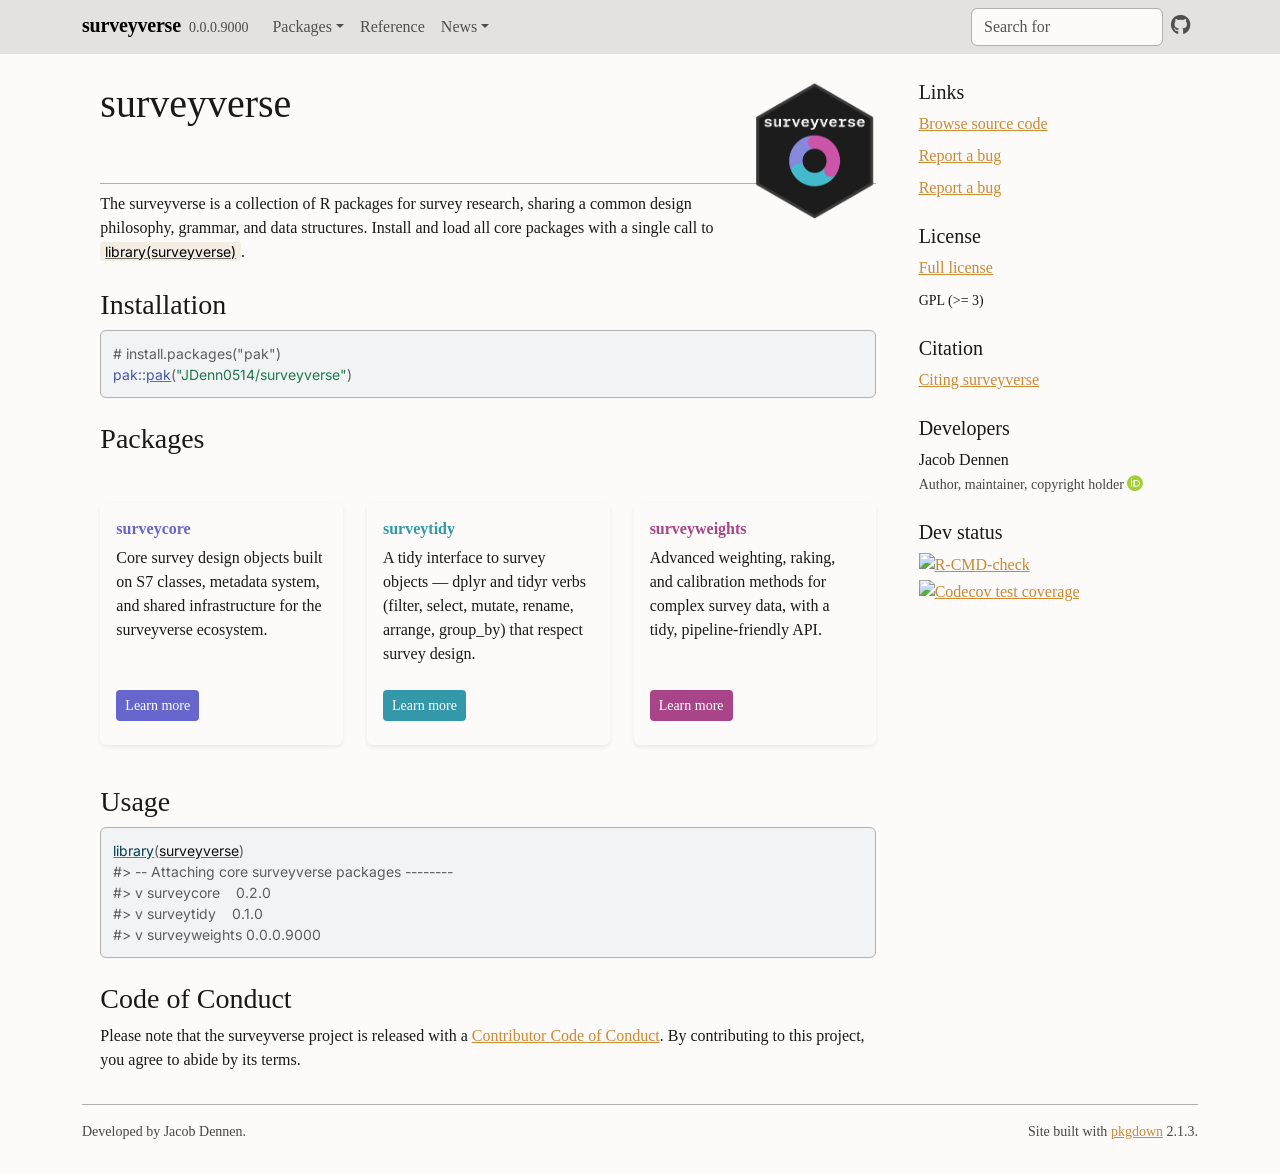
==== index.html @ 503dd932 "Deploy pkgdown site" ====
<!DOCTYPE html>
<!-- Generated by pkgdown: do not edit by hand --><html lang="en">
<head>
<meta http-equiv="Content-Type" content="text/html; charset=UTF-8">
<meta charset="utf-8">
<meta http-equiv="X-UA-Compatible" content="IE=edge">
<meta name="viewport" content="width=device-width, initial-scale=1, shrink-to-fit=no">
<title>Easily Install and Load the Surveyverse Packages • surveyverse</title>
<!-- favicons --><link rel="icon" type="image/png" sizes="96x96" href="favicon-96x96.png">
<link rel="icon" type="”image/svg+xml”" href="favicon.svg">
<link rel="apple-touch-icon" sizes="180x180" href="apple-touch-icon.png">
<link rel="icon" sizes="any" href="favicon.ico">
<link rel="manifest" href="site.webmanifest">
<script src="deps/jquery-3.6.0/jquery-3.6.0.min.js"></script><meta name="viewport" content="width=device-width, initial-scale=1, shrink-to-fit=no">
<link href="deps/bootstrap-5.3.1/bootstrap.min.css" rel="stylesheet">
<script src="deps/bootstrap-5.3.1/bootstrap.bundle.min.js"></script><link href="deps/Roboto-0.4.10/font.css" rel="stylesheet">
<link href="deps/Inter-0.4.10/font.css" rel="stylesheet">
<link href="deps/font-awesome-6.5.2/css/all.min.css" rel="stylesheet">
<link href="deps/font-awesome-6.5.2/css/v4-shims.min.css" rel="stylesheet">
<script src="deps/headroom-0.11.0/headroom.min.js"></script><script src="deps/headroom-0.11.0/jQuery.headroom.min.js"></script><script src="deps/bootstrap-toc-1.0.1/bootstrap-toc.min.js"></script><script src="deps/clipboard.js-2.0.11/clipboard.min.js"></script><script src="deps/search-1.0.0/autocomplete.jquery.min.js"></script><script src="deps/search-1.0.0/fuse.min.js"></script><script src="deps/search-1.0.0/mark.min.js"></script><!-- pkgdown --><script src="pkgdown.js"></script><link href="extra.css" rel="stylesheet">
<meta property="og:title" content="Easily Install and Load the Surveyverse Packages">
<meta name="description" content="The surveyverse is a collection of R packages designed for survey research, sharing a common design philosophy, grammar, and data structures. Install and load the core surveyverse packages with a single call to `library(surveyverse)`. Learn more at &lt;https://jdenn0514.github.io/surveyverse/&gt;.">
<meta property="og:description" content="The surveyverse is a collection of R packages designed for survey research, sharing a common design philosophy, grammar, and data structures. Install and load the core surveyverse packages with a single call to `library(surveyverse)`. Learn more at &lt;https://jdenn0514.github.io/surveyverse/&gt;.">
<meta property="og:image" content="https://jdenn0514.github.io/surveyverse/logo.png">
</head>
<body>
    <a href="#main" class="visually-hidden-focusable">Skip to contents</a>


    <nav class="navbar navbar-expand-lg fixed-top bg-light" data-bs-theme="light" aria-label="Site navigation"><div class="container">

    <a class="navbar-brand me-2" href="index.html">surveyverse</a>

    <small class="nav-text text-muted me-auto" data-bs-toggle="tooltip" data-bs-placement="bottom" title="">0.0.0.9000</small>


    <button class="navbar-toggler" type="button" data-bs-toggle="collapse" data-bs-target="#navbar" aria-controls="navbar" aria-expanded="false" aria-label="Toggle navigation">
      <span class="navbar-toggler-icon"></span>
    </button>

    <div id="navbar" class="collapse navbar-collapse ms-3">
      <ul class="navbar-nav me-auto">
<li class="nav-item dropdown">
  <button class="nav-link dropdown-toggle" type="button" id="dropdown-packages" data-bs-toggle="dropdown" aria-expanded="false" aria-haspopup="true">Packages</button>
  <ul class="dropdown-menu" aria-labelledby="dropdown-packages">
<li><a class="external-link dropdown-item" href="https://jdenn0514.github.io/surveycore/">surveycore</a></li>
    <li><a class="external-link dropdown-item" href="https://jdenn0514.github.io/surveytidy/">surveytidy</a></li>
    <li><a class="external-link dropdown-item" href="https://jdenn0514.github.io/surveyweights/">surveyweights</a></li>
  </ul>
</li>
<li class="nav-item"><a class="nav-link" href="reference/index.html">Reference</a></li>
<li class="nav-item dropdown">
  <button class="nav-link dropdown-toggle" type="button" id="dropdown-news" data-bs-toggle="dropdown" aria-expanded="false" aria-haspopup="true">News</button>
  <ul class="dropdown-menu" aria-labelledby="dropdown-news">
<li><h6 class="dropdown-header" data-toc-skip>Releases</h6></li>
    <li><a class="dropdown-item" href="news/index.html">surveyverse 0.0.0.9000</a></li>
    <li><hr class="dropdown-divider"></li>
    <li><a class="dropdown-item" href="news/index.html">Changelog</a></li>
  </ul>
</li>
      </ul>
<ul class="navbar-nav">
<li class="nav-item"><form class="form-inline" role="search">
 <input class="form-control" type="search" name="search-input" id="search-input" autocomplete="off" aria-label="Search site" placeholder="Search for" data-search-index="search.json">
</form></li>
<li class="nav-item"><a class="external-link nav-link" href="https://github.com/JDenn0514/surveyverse/" aria-label="GitHub"><span class="fa fab fa-github fa-lg"></span></a></li>
      </ul>
</div>


  </div>
</nav><div class="container template-home">
<div class="row">
  <main id="main" class="col-md-9"><div class="section level1">
<div class="page-header">
<img src="logo.png" class="logo" alt=""><h1 id="surveyverse-">surveyverse <a class="anchor" aria-label="anchor" href="#surveyverse-"></a>
</h1>
</div>
<!-- badges: start -->

<p>The surveyverse is a collection of R packages for survey research, sharing a common design philosophy, grammar, and data structures. Install and load all core packages with a single call to <code><a href="https://github.com/JDenn0514/surveyverse" class="external-link">library(surveyverse)</a></code>.</p>
<div class="section level2">
<h2 id="installation">Installation<a class="anchor" aria-label="anchor" href="#installation"></a>
</h2>
<div class="sourceCode" id="cb1"><pre class="downlit sourceCode r">
<code class="sourceCode R"><span><span class="co"># install.packages("pak")</span></span>
<span><span class="fu">pak</span><span class="fu">::</span><span class="fu"><a href="https://pak.r-lib.org/reference/pak.html" class="external-link">pak</a></span><span class="op">(</span><span class="st">"JDenn0514/surveyverse"</span><span class="op">)</span></span></code></pre></div>
</div>
<div class="section level2">
<h2 id="packages">Packages<a class="anchor" aria-label="anchor" href="#packages"></a>
</h2>
<div class="row g-4 py-3">
<div class="col-md-4">
<div class="card h-100 border-0 shadow-sm">
<div class="card-body">
<h5 class="card-title" style="color:#6666CC;">
<a href="https://jdenn0514.github.io/surveycore/" style="color:#6666CC; text-decoration:none;" class="external-link">surveycore</a>
</h5>
<p class="card-text">
Core survey design objects built on S7 classes, metadata system, and shared infrastructure for the surveyverse ecosystem.
</p>
</div>
<div class="card-footer bg-transparent border-0">
<p><a href="https://jdenn0514.github.io/surveycore/" class="external-link btn btn-sm" style="background-color:#6666CC; color:#fff;">Learn more</a></p>
</div>
</div>
</div>
<div class="col-md-4">
<div class="card h-100 border-0 shadow-sm">
<div class="card-body">
<h5 class="card-title" style="color:#3399AA;">
<a href="https://jdenn0514.github.io/surveytidy/" style="color:#3399AA; text-decoration:none;" class="external-link">surveytidy</a>
</h5>
<p class="card-text">
A tidy interface to survey objects — dplyr and tidyr verbs (filter, select, mutate, rename, arrange, group_by) that respect survey design.
</p>
</div>
<div class="card-footer bg-transparent border-0">
<p><a href="https://jdenn0514.github.io/surveytidy/" class="external-link btn btn-sm" style="background-color:#3399AA; color:#fff;">Learn more</a></p>
</div>
</div>
</div>
<div class="col-md-4">
<div class="card h-100 border-0 shadow-sm">
<div class="card-body">
<h5 class="card-title" style="color:#AA4488;">
<a href="https://jdenn0514.github.io/surveyweights/" style="color:#AA4488; text-decoration:none;" class="external-link">surveyweights</a>
</h5>
<p class="card-text">
Advanced weighting, raking, and calibration methods for complex survey data, with a tidy, pipeline-friendly API.
</p>
</div>
<div class="card-footer bg-transparent border-0">
<p><a href="https://jdenn0514.github.io/surveyweights/" class="external-link btn btn-sm" style="background-color:#AA4488; color:#fff;">Learn more</a></p>
</div>
</div>
</div>
</div>
</div>
<div class="section level2">
<h2 id="usage">Usage<a class="anchor" aria-label="anchor" href="#usage"></a>
</h2>
<div class="sourceCode" id="cb2"><pre class="downlit sourceCode r">
<code class="sourceCode R"><span><span class="kw"><a href="https://rdrr.io/r/base/library.html" class="external-link">library</a></span><span class="op">(</span><span class="va"><a href="https://github.com/JDenn0514/surveyverse" class="external-link">surveyverse</a></span><span class="op">)</span></span>
<span><span class="co">#&gt; -- Attaching core surveyverse packages --------</span></span>
<span><span class="co">#&gt; v surveycore    0.2.0</span></span>
<span><span class="co">#&gt; v surveytidy    0.1.0</span></span>
<span><span class="co">#&gt; v surveyweights 0.0.0.9000</span></span></code></pre></div>
</div>
<div class="section level2">
<h2 id="code-of-conduct">Code of Conduct<a class="anchor" aria-label="anchor" href="#code-of-conduct"></a>
</h2>
<p>Please note that the surveyverse project is released with a <a href="https://jdenn0514.github.io/surveyverse/CODE_OF_CONDUCT.html">Contributor Code of Conduct</a>. By contributing to this project, you agree to abide by its terms.</p>
</div>
</div>
  </main><aside class="col-md-3"><div class="links">
<h2 data-toc-skip>Links</h2>
<ul class="list-unstyled">
<li><a href="https://github.com/JDenn0514/surveyverse/" class="external-link">Browse source code</a></li>
<li><a href="https://github.com/JDenn0514/surveyverse/issues" class="external-link">Report a bug</a></li>
<li><a href="https://github.com/JDenn0514/surveyverse/issues" class="external-link">Report a bug</a></li>
</ul>
</div>

<div class="license">
<h2 data-toc-skip>License</h2>
<ul class="list-unstyled">
<li><a href="LICENSE.html">Full license</a></li>
<li><small>GPL (&gt;= 3)</small></li>
</ul>
</div>


<div class="citation">
<h2 data-toc-skip>Citation</h2>
<ul class="list-unstyled">
<li><a href="authors.html#citation">Citing surveyverse</a></li>
</ul>
</div>

<div class="developers">
<h2 data-toc-skip>Developers</h2>
<ul class="list-unstyled">
<li>Jacob Dennen <br><small class="roles"> Author, maintainer, copyright holder </small> <a href="https://orcid.org/0000-0003-3006-7364" target="orcid.widget" aria-label="ORCID" class="external-link"><span class="fab fa-orcid orcid" aria-hidden="true"></span></a>  </li>
</ul>
</div>

<div class="dev-status">
<h2 data-toc-skip>Dev status</h2>
<ul class="list-unstyled">
<li><a href="https://github.com/JDenn0514/surveyverse/actions/workflows/R-CMD-check.yaml" class="external-link"><img src="https://github.com/JDenn0514/surveyverse/actions/workflows/R-CMD-check.yaml/badge.svg" alt="R-CMD-check"></a></li>
<li><a href="https://app.codecov.io/gh/JDenn0514/surveyverse" class="external-link"><img src="https://codecov.io/gh/JDenn0514/surveyverse/graph/badge.svg" alt="Codecov test coverage"></a></li>
</ul>
</div>

  </aside>
</div>


    <footer><div class="pkgdown-footer-left">
  <p>Developed by Jacob Dennen.</p>
</div>

<div class="pkgdown-footer-right">
  <p>Site built with <a href="https://pkgdown.r-lib.org/" class="external-link">pkgdown</a> 2.1.3.</p>
</div>

    </footer>
</div>





  </body>
</html>
---- deps/Roboto-0.4.10/font.css ----
/* cyrillic-ext */
@font-face {
  font-family: 'Roboto';
  font-style: normal;
  font-weight: 400;
  font-stretch: 100%;
  font-display: swap;
  src: url(KFOMCnqEu92Fr1ME7kSn66aGLdTylUAMQXC89YmC2DPNWubEbVmZiArmlw.woff2) format('woff2');
  unicode-range: U+0460-052F, U+1C80-1C8A, U+20B4, U+2DE0-2DFF, U+A640-A69F, U+FE2E-FE2F;
}
/* cyrillic */
@font-face {
  font-family: 'Roboto';
  font-style: normal;
  font-weight: 400;
  font-stretch: 100%;
  font-display: swap;
  src: url(KFOMCnqEu92Fr1ME7kSn66aGLdTylUAMQXC89YmC2DPNWubEbVmQiArmlw.woff2) format('woff2');
  unicode-range: U+0301, U+0400-045F, U+0490-0491, U+04B0-04B1, U+2116;
}
/* greek-ext */
@font-face {
  font-family: 'Roboto';
  font-style: normal;
  font-weight: 400;
  font-stretch: 100%;
  font-display: swap;
  src: url(KFOMCnqEu92Fr1ME7kSn66aGLdTylUAMQXC89YmC2DPNWubEbVmYiArmlw.woff2) format('woff2');
  unicode-range: U+1F00-1FFF;
}
/* greek */
@font-face {
  font-family: 'Roboto';
  font-style: normal;
  font-weight: 400;
  font-stretch: 100%;
  font-display: swap;
  src: url(KFOMCnqEu92Fr1ME7kSn66aGLdTylUAMQXC89YmC2DPNWubEbVmXiArmlw.woff2) format('woff2');
  unicode-range: U+0370-0377, U+037A-037F, U+0384-038A, U+038C, U+038E-03A1, U+03A3-03FF;
}
/* math */
@font-face {
  font-family: 'Roboto';
  font-style: normal;
  font-weight: 400;
  font-stretch: 100%;
  font-display: swap;
  src: url(KFOMCnqEu92Fr1ME7kSn66aGLdTylUAMQXC89YmC2DPNWubEbVnoiArmlw.woff2) format('woff2');
  unicode-range: U+0302-0303, U+0305, U+0307-0308, U+0310, U+0312, U+0315, U+031A, U+0326-0327, U+032C, U+032F-0330, U+0332-0333, U+0338, U+033A, U+0346, U+034D, U+0391-03A1, U+03A3-03A9, U+03B1-03C9, U+03D1, U+03D5-03D6, U+03F0-03F1, U+03F4-03F5, U+2016-2017, U+2034-2038, U+203C, U+2040, U+2043, U+2047, U+2050, U+2057, U+205F, U+2070-2071, U+2074-208E, U+2090-209C, U+20D0-20DC, U+20E1, U+20E5-20EF, U+2100-2112, U+2114-2115, U+2117-2121, U+2123-214F, U+2190, U+2192, U+2194-21AE, U+21B0-21E5, U+21F1-21F2, U+21F4-2211, U+2213-2214, U+2216-22FF, U+2308-230B, U+2310, U+2319, U+231C-2321, U+2336-237A, U+237C, U+2395, U+239B-23B7, U+23D0, U+23DC-23E1, U+2474-2475, U+25AF, U+25B3, U+25B7, U+25BD, U+25C1, U+25CA, U+25CC, U+25FB, U+266D-266F, U+27C0-27FF, U+2900-2AFF, U+2B0E-2B11, U+2B30-2B4C, U+2BFE, U+3030, U+FF5B, U+FF5D, U+1D400-1D7FF, U+1EE00-1EEFF;
}
/* symbols */
@font-face {
  font-family: 'Roboto';
  font-style: normal;
  font-weight: 400;
  font-stretch: 100%;
  font-display: swap;
  src: url(KFOMCnqEu92Fr1ME7kSn66aGLdTylUAMQXC89YmC2DPNWubEbVn6iArmlw.woff2) format('woff2');
  unicode-range: U+0001-000C, U+000E-001F, U+007F-009F, U+20DD-20E0, U+20E2-20E4, U+2150-218F, U+2190, U+2192, U+2194-2199, U+21AF, U+21E6-21F0, U+21F3, U+2218-2219, U+2299, U+22C4-22C6, U+2300-243F, U+2440-244A, U+2460-24FF, U+25A0-27BF, U+2800-28FF, U+2921-2922, U+2981, U+29BF, U+29EB, U+2B00-2BFF, U+4DC0-4DFF, U+FFF9-FFFB, U+10140-1018E, U+10190-1019C, U+101A0, U+101D0-101FD, U+102E0-102FB, U+10E60-10E7E, U+1D2C0-1D2D3, U+1D2E0-1D37F, U+1F000-1F0FF, U+1F100-1F1AD, U+1F1E6-1F1FF, U+1F30D-1F30F, U+1F315, U+1F31C, U+1F31E, U+1F320-1F32C, U+1F336, U+1F378, U+1F37D, U+1F382, U+1F393-1F39F, U+1F3A7-1F3A8, U+1F3AC-1F3AF, U+1F3C2, U+1F3C4-1F3C6, U+1F3CA-1F3CE, U+1F3D4-1F3E0, U+1F3ED, U+1F3F1-1F3F3, U+1F3F5-1F3F7, U+1F408, U+1F415, U+1F41F, U+1F426, U+1F43F, U+1F441-1F442, U+1F444, U+1F446-1F449, U+1F44C-1F44E, U+1F453, U+1F46A, U+1F47D, U+1F4A3, U+1F4B0, U+1F4B3, U+1F4B9, U+1F4BB, U+1F4BF, U+1F4C8-1F4CB, U+1F4D6, U+1F4DA, U+1F4DF, U+1F4E3-1F4E6, U+1F4EA-1F4ED, U+1F4F7, U+1F4F9-1F4FB, U+1F4FD-1F4FE, U+1F503, U+1F507-1F50B, U+1F50D, U+1F512-1F513, U+1F53E-1F54A, U+1F54F-1F5FA, U+1F610, U+1F650-1F67F, U+1F687, U+1F68D, U+1F691, U+1F694, U+1F698, U+1F6AD, U+1F6B2, U+1F6B9-1F6BA, U+1F6BC, U+1F6C6-1F6CF, U+1F6D3-1F6D7, U+1F6E0-1F6EA, U+1F6F0-1F6F3, U+1F6F7-1F6FC, U+1F700-1F7FF, U+1F800-1F80B, U+1F810-1F847, U+1F850-1F859, U+1F860-1F887, U+1F890-1F8AD, U+1F8B0-1F8BB, U+1F8C0-1F8C1, U+1F900-1F90B, U+1F93B, U+1F946, U+1F984, U+1F996, U+1F9E9, U+1FA00-1FA6F, U+1FA70-1FA7C, U+1FA80-1FA89, U+1FA8F-1FAC6, U+1FACE-1FADC, U+1FADF-1FAE9, U+1FAF0-1FAF8, U+1FB00-1FBFF;
}
/* vietnamese */
@font-face {
  font-family: 'Roboto';
  font-style: normal;
  font-weight: 400;
  font-stretch: 100%;
  font-display: swap;
  src: url(KFOMCnqEu92Fr1ME7kSn66aGLdTylUAMQXC89YmC2DPNWubEbVmbiArmlw.woff2) format('woff2');
  unicode-range: U+0102-0103, U+0110-0111, U+0128-0129, U+0168-0169, U+01A0-01A1, U+01AF-01B0, U+0300-0301, U+0303-0304, U+0308-0309, U+0323, U+0329, U+1EA0-1EF9, U+20AB;
}
/* latin-ext */
@font-face {
  font-family: 'Roboto';
  font-style: normal;
  font-weight: 400;
  font-stretch: 100%;
  font-display: swap;
  src: url(KFOMCnqEu92Fr1ME7kSn66aGLdTylUAMQXC89YmC2DPNWubEbVmaiArmlw.woff2) format('woff2');
  unicode-range: U+0100-02BA, U+02BD-02C5, U+02C7-02CC, U+02CE-02D7, U+02DD-02FF, U+0304, U+0308, U+0329, U+1D00-1DBF, U+1E00-1E9F, U+1EF2-1EFF, U+2020, U+20A0-20AB, U+20AD-20C0, U+2113, U+2C60-2C7F, U+A720-A7FF;
}
/* latin */
@font-face {
  font-family: 'Roboto';
  font-style: normal;
  font-weight: 400;
  font-stretch: 100%;
  font-display: swap;
  src: url(KFOMCnqEu92Fr1ME7kSn66aGLdTylUAMQXC89YmC2DPNWubEbVmUiAo.woff2) format('woff2');
  unicode-range: U+0000-00FF, U+0131, U+0152-0153, U+02BB-02BC, U+02C6, U+02DA, U+02DC, U+0304, U+0308, U+0329, U+2000-206F, U+20AC, U+2122, U+2191, U+2193, U+2212, U+2215, U+FEFF, U+FFFD;
}
---- deps/Inter-0.4.10/font.css ----
/* cyrillic-ext */
@font-face {
  font-family: 'Inter';
  font-style: normal;
  font-weight: 400;
  font-display: swap;
  src: url(UcCO3FwrK3iLTeHuS_nVMrMxCp50SjIw2boKoduKmMEVuLyfAZJhiI2B.woff2) format('woff2');
  unicode-range: U+0460-052F, U+1C80-1C8A, U+20B4, U+2DE0-2DFF, U+A640-A69F, U+FE2E-FE2F;
}
/* cyrillic */
@font-face {
  font-family: 'Inter';
  font-style: normal;
  font-weight: 400;
  font-display: swap;
  src: url(UcCO3FwrK3iLTeHuS_nVMrMxCp50SjIw2boKoduKmMEVuLyfAZthiI2B.woff2) format('woff2');
  unicode-range: U+0301, U+0400-045F, U+0490-0491, U+04B0-04B1, U+2116;
}
/* greek-ext */
@font-face {
  font-family: 'Inter';
  font-style: normal;
  font-weight: 400;
  font-display: swap;
  src: url(UcCO3FwrK3iLTeHuS_nVMrMxCp50SjIw2boKoduKmMEVuLyfAZNhiI2B.woff2) format('woff2');
  unicode-range: U+1F00-1FFF;
}
/* greek */
@font-face {
  font-family: 'Inter';
  font-style: normal;
  font-weight: 400;
  font-display: swap;
  src: url(UcCO3FwrK3iLTeHuS_nVMrMxCp50SjIw2boKoduKmMEVuLyfAZxhiI2B.woff2) format('woff2');
  unicode-range: U+0370-0377, U+037A-037F, U+0384-038A, U+038C, U+038E-03A1, U+03A3-03FF;
}
/* vietnamese */
@font-face {
  font-family: 'Inter';
  font-style: normal;
  font-weight: 400;
  font-display: swap;
  src: url(UcCO3FwrK3iLTeHuS_nVMrMxCp50SjIw2boKoduKmMEVuLyfAZBhiI2B.woff2) format('woff2');
  unicode-range: U+0102-0103, U+0110-0111, U+0128-0129, U+0168-0169, U+01A0-01A1, U+01AF-01B0, U+0300-0301, U+0303-0304, U+0308-0309, U+0323, U+0329, U+1EA0-1EF9, U+20AB;
}
/* latin-ext */
@font-face {
  font-family: 'Inter';
  font-style: normal;
  font-weight: 400;
  font-display: swap;
  src: url(UcCO3FwrK3iLTeHuS_nVMrMxCp50SjIw2boKoduKmMEVuLyfAZFhiI2B.woff2) format('woff2');
  unicode-range: U+0100-02BA, U+02BD-02C5, U+02C7-02CC, U+02CE-02D7, U+02DD-02FF, U+0304, U+0308, U+0329, U+1D00-1DBF, U+1E00-1E9F, U+1EF2-1EFF, U+2020, U+20A0-20AB, U+20AD-20C0, U+2113, U+2C60-2C7F, U+A720-A7FF;
}
/* latin */
@font-face {
  font-family: 'Inter';
  font-style: normal;
  font-weight: 400;
  font-display: swap;
  src: url(UcCO3FwrK3iLTeHuS_nVMrMxCp50SjIw2boKoduKmMEVuLyfAZ9hiA.woff2) format('woff2');
  unicode-range: U+0000-00FF, U+0131, U+0152-0153, U+02BB-02BC, U+02C6, U+02DA, U+02DC, U+0304, U+0308, U+0329, U+2000-206F, U+20AC, U+2122, U+2191, U+2193, U+2212, U+2215, U+FEFF, U+FFFD;
}
---- deps/font-awesome-6.5.2/css/v4-shims.min.css ----
/*!
 * Font Awesome Free 6.5.2 by @fontawesome - https://fontawesome.com
 * License - https://fontawesome.com/license/free (Icons: CC BY 4.0, Fonts: SIL OFL 1.1, Code: MIT License)
 * Copyright 2024 Fonticons, Inc.
 */
.fa.fa-glass:before{content:"\f000"}.fa.fa-envelope-o{font-family:"Font Awesome 6 Free";font-weight:400}.fa.fa-envelope-o:before{content:"\f0e0"}.fa.fa-star-o{font-family:"Font Awesome 6 Free";font-weight:400}.fa.fa-star-o:before{content:"\f005"}.fa.fa-close:before,.fa.fa-remove:before{content:"\f00d"}.fa.fa-gear:before{content:"\f013"}.fa.fa-trash-o{font-family:"Font Awesome 6 Free";font-weight:400}.fa.fa-trash-o:before{content:"\f2ed"}.fa.fa-home:before{content:"\f015"}.fa.fa-file-o{font-family:"Font Awesome 6 Free";font-weight:400}.fa.fa-file-o:before{content:"\f15b"}.fa.fa-clock-o{font-family:"Font Awesome 6 Free";font-weight:400}.fa.fa-clock-o:before{content:"\f017"}.fa.fa-arrow-circle-o-down{font-family:"Font Awesome 6 Free";font-weight:400}.fa.fa-arrow-circle-o-down:before{content:"\f358"}.fa.fa-arrow-circle-o-up{font-family:"Font Awesome 6 Free";font-weight:400}.fa.fa-arrow-circle-o-up:before{content:"\f35b"}.fa.fa-play-circle-o{font-family:"Font Awesome 6 Free";font-weight:400}.fa.fa-play-circle-o:before{content:"\f144"}.fa.fa-repeat:before,.fa.fa-rotate-right:before{content:"\f01e"}.fa.fa-refresh:before{content:"\f021"}.fa.fa-list-alt{font-family:"Font Awesome 6 Free";font-weight:400}.fa.fa-list-alt:before{content:"\f022"}.fa.fa-dedent:before{content:"\f03b"}.fa.fa-video-camera:before{content:"\f03d"}.fa.fa-picture-o{font-family:"Font Awesome 6 Free";font-weight:400}.fa.fa-picture-o:before{content:"\f03e"}.fa.fa-photo{font-family:"Font Awesome 6 Free";font-weight:400}.fa.fa-photo:before{content:"\f03e"}.fa.fa-image{font-family:"Font Awesome 6 Free";font-weight:400}.fa.fa-image:before{content:"\f03e"}.fa.fa-map-marker:before{content:"\f3c5"}.fa.fa-pencil-square-o{font-family:"Font Awesome 6 Free";font-weight:400}.fa.fa-pencil-square-o:before{content:"\f044"}.fa.fa-edit{font-family:"Font Awesome 6 Free";font-weight:400}.fa.fa-edit:before{content:"\f044"}.fa.fa-share-square-o:before{content:"\f14d"}.fa.fa-check-square-o{font-family:"Font Awesome 6 Free";font-weight:400}.fa.fa-check-square-o:before{content:"\f14a"}.fa.fa-arrows:before{content:"\f0b2"}.fa.fa-times-circle-o{font-family:"Font Awesome 6 Free";font-weight:400}.fa.fa-times-circle-o:before{content:"\f057"}.fa.fa-check-circle-o{font-family:"Font Awesome 6 Free";font-weight:400}.fa.fa-check-circle-o:before{content:"\f058"}.fa.fa-mail-forward:before{content:"\f064"}.fa.fa-expand:before{content:"\f424"}.fa.fa-compress:before{content:"\f422"}.fa.fa-eye,.fa.fa-eye-slash{font-family:"Font Awesome 6 Free";font-weight:400}.fa.fa-warning:before{content:"\f071"}.fa.fa-calendar:before{content:"\f073"}.fa.fa-arrows-v:before{content:"\f338"}.fa.fa-arrows-h:before{content:"\f337"}.fa.fa-bar-chart-o:before,.fa.fa-bar-chart:before{content:"\e0e3"}.fa.fa-twitter-square{font-family:"Font Awesome 6 Brands";font-weight:400}.fa.fa-twitter-square:before{content:"\f081"}.fa.fa-facebook-square{font-family:"Font Awesome 6 Brands";font-weight:400}.fa.fa-facebook-square:before{content:"\f082"}.fa.fa-gears:before{content:"\f085"}.fa.fa-thumbs-o-up{font-family:"Font Awesome 6 Free";font-weight:400}.fa.fa-thumbs-o-up:before{content:"\f164"}.fa.fa-thumbs-o-down{font-family:"Font Awesome 6 Free";font-weight:400}.fa.fa-thumbs-o-down:before{content:"\f165"}.fa.fa-heart-o{font-family:"Font Awesome 6 Free";font-weight:400}.fa.fa-heart-o:before{content:"\f004"}.fa.fa-sign-out:before{content:"\f2f5"}.fa.fa-linkedin-square{font-family:"Font Awesome 6 Brands";font-weight:400}.fa.fa-linkedin-square:before{content:"\f08c"}.fa.fa-thumb-tack:before{content:"\f08d"}.fa.fa-external-link:before{content:"\f35d"}.fa.fa-sign-in:before{content:"\f2f6"}.fa.fa-github-square{font-family:"Font Awesome 6 Brands";font-weight:400}.fa.fa-github-square:before{content:"\f092"}.fa.fa-lemon-o{font-family:"Font Awesome 6 Free";font-weight:400}.fa.fa-lemon-o:before{content:"\f094"}.fa.fa-square-o{font-family:"Font Awesome 6 Free";font-weight:400}.fa.fa-square-o:before{content:"\f0c8"}.fa.fa-bookmark-o{font-family:"Font Awesome 6 Free";font-weight:400}.fa.fa-bookmark-o:before{content:"\f02e"}.fa.fa-facebook,.fa.fa-twitter{font-family:"Font Awesome 6 Brands";font-weight:400}.fa.fa-facebook:before{content:"\f39e"}.fa.fa-facebook-f{font-family:"Font Awesome 6 Brands";font-weight:400}.fa.fa-facebook-f:before{content:"\f39e"}.fa.fa-github{font-family:"Font Awesome 6 Brands";font-weight:400}.fa.fa-credit-card{font-family:"Font Awesome 6 Free";font-weight:400}.fa.fa-feed:before{content:"\f09e"}.fa.fa-hdd-o{font-family:"Font Awesome 6 Free";font-weight:400}.fa.fa-hdd-o:before{content:"\f0a0"}.fa.fa-hand-o-right{font-family:"Font Awesome 6 Free";font-weight:400}.fa.fa-hand-o-right:before{content:"\f0a4"}.fa.fa-hand-o-left{font-family:"Font Awesome 6 Free";font-weight:400}.fa.fa-hand-o-left:before{content:"\f0a5"}.fa.fa-hand-o-up{font-family:"Font Awesome 6 Free";font-weight:400}.fa.fa-hand-o-up:before{content:"\f0a6"}.fa.fa-hand-o-down{font-family:"Font Awesome 6 Free";font-weight:400}.fa.fa-hand-o-down:before{content:"\f0a7"}.fa.fa-globe:before{content:"\f57d"}.fa.fa-tasks:before{content:"\f828"}.fa.fa-arrows-alt:before{content:"\f31e"}.fa.fa-group:before{content:"\f0c0"}.fa.fa-chain:before{content:"\f0c1"}.fa.fa-cut:before{content:"\f0c4"}.fa.fa-files-o{font-family:"Font Awesome 6 Free";font-weight:400}.fa.fa-files-o:before{content:"\f0c5"}.fa.fa-floppy-o{font-family:"Font Awesome 6 Free";font-weight:400}.fa.fa-floppy-o:before{content:"\f0c7"}.fa.fa-save{font-family:"Font Awesome 6 Free";font-weight:400}.fa.fa-save:before{content:"\f0c7"}.fa.fa-navicon:before,.fa.fa-reorder:before{content:"\f0c9"}.fa.fa-magic:before{content:"\e2ca"}.fa.fa-pinterest,.fa.fa-pinterest-square{font-family:"Font Awesome 6 Brands";font-weight:400}.fa.fa-pinterest-square:before{content:"\f0d3"}.fa.fa-google-plus-square{font-family:"Font Awesome 6 Brands";font-weight:400}.fa.fa-google-plus-square:before{content:"\f0d4"}.fa.fa-google-plus{font-family:"Font Awesome 6 Brands";font-weight:400}.fa.fa-google-plus:before{content:"\f0d5"}.fa.fa-money:before{content:"\f3d1"}.fa.fa-unsorted:before{content:"\f0dc"}.fa.fa-sort-desc:before{content:"\f0dd"}.fa.fa-sort-asc:before{content:"\f0de"}.fa.fa-linkedin{font-family:"Font Awesome 6 Brands";font-weight:400}.fa.fa-linkedin:before{content:"\f0e1"}.fa.fa-rotate-left:before{content:"\f0e2"}.fa.fa-legal:before{content:"\f0e3"}.fa.fa-dashboard:before,.fa.fa-tachometer:before{content:"\f625"}.fa.fa-comment-o{font-family:"Font Awesome 6 Free";font-weight:400}.fa.fa-comment-o:before{content:"\f075"}.fa.fa-comments-o{font-family:"Font Awesome 6 Free";font-weight:400}.fa.fa-comments-o:before{content:"\f086"}.fa.fa-flash:before{content:"\f0e7"}.fa.fa-clipboard:before{content:"\f0ea"}.fa.fa-lightbulb-o{font-family:"Font Awesome 6 Free";font-weight:400}.fa.fa-lightbulb-o:before{content:"\f0eb"}.fa.fa-exchange:before{content:"\f362"}.fa.fa-cloud-download:before{content:"\f0ed"}.fa.fa-cloud-upload:before{content:"\f0ee"}.fa.fa-bell-o{font-family:"Font Awesome 6 Free";font-weight:400}.fa.fa-bell-o:before{content:"\f0f3"}.fa.fa-cutlery:before{content:"\f2e7"}.fa.fa-file-text-o{font-family:"Font Awesome 6 Free";font-weight:400}.fa.fa-file-text-o:before{content:"\f15c"}.fa.fa-building-o{font-family:"Font Awesome 6 Free";font-weight:400}.fa.fa-building-o:before{content:"\f1ad"}.fa.fa-hospital-o{font-family:"Font Awesome 6 Free";font-weight:400}.fa.fa-hospital-o:before{content:"\f0f8"}.fa.fa-tablet:before{content:"\f3fa"}.fa.fa-mobile-phone:before,.fa.fa-mobile:before{content:"\f3cd"}.fa.fa-circle-o{font-family:"Font Awesome 6 Free";font-weight:400}.fa.fa-circle-o:before{content:"\f111"}.fa.fa-mail-reply:before{content:"\f3e5"}.fa.fa-github-alt{font-family:"Font Awesome 6 Brands";font-weight:400}.fa.fa-folder-o{font-family:"Font Awesome 6 Free";font-weight:400}.fa.fa-folder-o:before{content:"\f07b"}.fa.fa-folder-open-o{font-family:"Font Awesome 6 Free";font-weight:400}.fa.fa-folder-open-o:before{content:"\f07c"}.fa.fa-smile-o{font-family:"Font Awesome 6 Free";font-weight:400}.fa.fa-smile-o:before{content:"\f118"}.fa.fa-frown-o{font-family:"Font Awesome 6 Free";font-weight:400}.fa.fa-frown-o:before{content:"\f119"}.fa.fa-meh-o{font-family:"Font Awesome 6 Free";font-weight:400}.fa.fa-meh-o:before{content:"\f11a"}.fa.fa-keyboard-o{font-family:"Font Awesome 6 Free";font-weight:400}.fa.fa-keyboard-o:before{content:"\f11c"}.fa.fa-flag-o{font-family:"Font Awesome 6 Free";font-weight:400}.fa.fa-flag-o:before{content:"\f024"}.fa.fa-mail-reply-all:before{content:"\f122"}.fa.fa-star-half-o{font-family:"Font Awesome 6 Free";font-weight:400}.fa.fa-star-half-o:before{content:"\f5c0"}.fa.fa-star-half-empty{font-family:"Font Awesome 6 Free";font-weight:400}.fa.fa-star-half-empty:before{content:"\f5c0"}.fa.fa-star-half-full{font-family:"Font Awesome 6 Free";font-weight:400}.fa.fa-star-half-full:before{content:"\f5c0"}.fa.fa-code-fork:before{content:"\f126"}.fa.fa-chain-broken:before,.fa.fa-unlink:before{content:"\f127"}.fa.fa-calendar-o{font-family:"Font Awesome 6 Free";font-weight:400}.fa.fa-calendar-o:before{content:"\f133"}.fa.fa-css3,.fa.fa-html5,.fa.fa-maxcdn{font-family:"Font Awesome 6 Brands";font-weight:400}.fa.fa-unlock-alt:before{content:"\f09c"}.fa.fa-minus-square-o{font-family:"Font Awesome 6 Free";font-weight:400}.fa.fa-minus-square-o:before{content:"\f146"}.fa.fa-level-up:before{content:"\f3bf"}.fa.fa-level-down:before{content:"\f3be"}.fa.fa-pencil-square:before{content:"\f14b"}.fa.fa-external-link-square:before{content:"\f360"}.fa.fa-compass{font-family:"Font Awesome 6 Free";font-weight:400}.fa.fa-caret-square-o-down{font-family:"Font Awesome 6 Free";font-weight:400}.fa.fa-caret-square-o-down:before{content:"\f150"}.fa.fa-toggle-down{font-family:"Font Awesome 6 Free";font-weight:400}.fa.fa-toggle-down:before{content:"\f150"}.fa.fa-caret-square-o-up{font-family:"Font Awesome 6 Free";font-weight:400}.fa.fa-caret-square-o-up:before{content:"\f151"}.fa.fa-toggle-up{font-family:"Font Awesome 6 Free";font-weight:400}.fa.fa-toggle-up:before{content:"\f151"}.fa.fa-caret-square-o-right{font-family:"Font Awesome 6 Free";font-weight:400}.fa.fa-caret-square-o-right:before{content:"\f152"}.fa.fa-toggle-right{font-family:"Font Awesome 6 Free";font-weight:400}.fa.fa-toggle-right:before{content:"\f152"}.fa.fa-eur:before,.fa.fa-euro:before{content:"\f153"}.fa.fa-gbp:before{content:"\f154"}.fa.fa-dollar:before,.fa.fa-usd:before{content:"\24"}.fa.fa-inr:before,.fa.fa-rupee:before{content:"\e1bc"}.fa.fa-cny:before,.fa.fa-jpy:before,.fa.fa-rmb:before,.fa.fa-yen:before{content:"\f157"}.fa.fa-rouble:before,.fa.fa-rub:before,.fa.fa-ruble:before{content:"\f158"}.fa.fa-krw:before,.fa.fa-won:before{content:"\f159"}.fa.fa-bitcoin,.fa.fa-btc{font-family:"Font Awesome 6 Brands";font-weight:400}.fa.fa-bitcoin:before{content:"\f15a"}.fa.fa-file-text:before{content:"\f15c"}.fa.fa-sort-alpha-asc:before{content:"\f15d"}.fa.fa-sort-alpha-desc:before{content:"\f881"}.fa.fa-sort-amount-asc:before{content:"\f884"}.fa.fa-sort-amount-desc:before{content:"\f160"}.fa.fa-sort-numeric-asc:before{content:"\f162"}.fa.fa-sort-numeric-desc:before{content:"\f886"}.fa.fa-youtube-square{font-family:"Font Awesome 6 Brands";font-weight:400}.fa.fa-youtube-square:before{content:"\f431"}.fa.fa-xing,.fa.fa-xing-square,.fa.fa-youtube{font-family:"Font Awesome 6 Brands";font-weight:400}.fa.fa-xing-square:before{content:"\f169"}.fa.fa-youtube-play{font-family:"Font Awesome 6 Brands";font-weight:400}.fa.fa-youtube-play:before{content:"\f167"}.fa.fa-adn,.fa.fa-bitbucket,.fa.fa-bitbucket-square,.fa.fa-dropbox,.fa.fa-flickr,.fa.fa-instagram,.fa.fa-stack-overflow{font-family:"Font Awesome 6 Brands";font-weight:400}.fa.fa-bitbucket-square:before{content:"\f171"}.fa.fa-tumblr,.fa.fa-tumblr-square{font-family:"Font Awesome 6 Brands";font-weight:400}.fa.fa-tumblr-square:before{content:"\f174"}.fa.fa-long-arrow-down:before{content:"\f309"}.fa.fa-long-arrow-up:before{content:"\f30c"}.fa.fa-long-arrow-left:before{content:"\f30a"}.fa.fa-long-arrow-right:before{content:"\f30b"}.fa.fa-android,.fa.fa-apple,.fa.fa-dribbble,.fa.fa-foursquare,.fa.fa-gittip,.fa.fa-gratipay,.fa.fa-linux,.fa.fa-skype,.fa.fa-trello,.fa.fa-windows{font-family:"Font Awesome 6 Brands";font-weight:400}.fa.fa-gittip:before{content:"\f184"}.fa.fa-sun-o{font-family:"Font Awesome 6 Free";font-weight:400}.fa.fa-sun-o:before{content:"\f185"}.fa.fa-moon-o{font-family:"Font Awesome 6 Free";font-weight:400}.fa.fa-moon-o:before{content:"\f186"}.fa.fa-pagelines,.fa.fa-renren,.fa.fa-stack-exchange,.fa.fa-vk,.fa.fa-weibo{font-family:"Font Awesome 6 Brands";font-weight:400}.fa.fa-arrow-circle-o-right{font-family:"Font Awesome 6 Free";font-weight:400}.fa.fa-arrow-circle-o-right:before{content:"\f35a"}.fa.fa-arrow-circle-o-left{font-family:"Font Awesome 6 Free";font-weight:400}.fa.fa-arrow-circle-o-left:before{content:"\f359"}.fa.fa-caret-square-o-left{font-family:"Font Awesome 6 Free";font-weight:400}.fa.fa-caret-square-o-left:before{content:"\f191"}.fa.fa-toggle-left{font-family:"Font Awesome 6 Free";font-weight:400}.fa.fa-toggle-left:before{content:"\f191"}.fa.fa-dot-circle-o{font-family:"Font Awesome 6 Free";font-weight:400}.fa.fa-dot-circle-o:before{content:"\f192"}.fa.fa-vimeo-square{font-family:"Font Awesome 6 Brands";font-weight:400}.fa.fa-vimeo-square:before{content:"\f194"}.fa.fa-try:before,.fa.fa-turkish-lira:before{content:"\e2bb"}.fa.fa-plus-square-o{font-family:"Font Awesome 6 Free";font-weight:400}.fa.fa-plus-square-o:before{content:"\f0fe"}.fa.fa-openid,.fa.fa-slack,.fa.fa-wordpress{font-family:"Font Awesome 6 Brands";font-weight:400}.fa.fa-bank:before,.fa.fa-institution:before{content:"\f19c"}.fa.fa-mortar-board:before{content:"\f19d"}.fa.fa-google,.fa.fa-reddit,.fa.fa-reddit-square,.fa.fa-yahoo{font-family:"Font Awesome 6 Brands";font-weight:400}.fa.fa-reddit-square:before{content:"\f1a2"}.fa.fa-behance,.fa.fa-behance-square,.fa.fa-delicious,.fa.fa-digg,.fa.fa-drupal,.fa.fa-joomla,.fa.fa-pied-piper-alt,.fa.fa-pied-piper-pp,.fa.fa-stumbleupon,.fa.fa-stumbleupon-circle{font-family:"Font Awesome 6 Brands";font-weight:400}.fa.fa-behance-square:before{content:"\f1b5"}.fa.fa-steam,.fa.fa-steam-square{font-family:"Font Awesome 6 Brands";font-weight:400}.fa.fa-steam-square:before{content:"\f1b7"}.fa.fa-automobile:before{content:"\f1b9"}.fa.fa-cab:before{content:"\f1ba"}.fa.fa-deviantart,.fa.fa-soundcloud,.fa.fa-spotify{font-family:"Font Awesome 6 Brands";font-weight:400}.fa.fa-file-pdf-o{font-family:"Font Awesome 6 Free";font-weight:400}.fa.fa-file-pdf-o:before{content:"\f1c1"}.fa.fa-file-word-o{font-family:"Font Awesome 6 Free";font-weight:400}.fa.fa-file-word-o:before{content:"\f1c2"}.fa.fa-file-excel-o{font-family:"Font Awesome 6 Free";font-weight:400}.fa.fa-file-excel-o:before{content:"\f1c3"}.fa.fa-file-powerpoint-o{font-family:"Font Awesome 6 Free";font-weight:400}.fa.fa-file-powerpoint-o:before{content:"\f1c4"}.fa.fa-file-image-o{font-family:"Font Awesome 6 Free";font-weight:400}.fa.fa-file-image-o:before{content:"\f1c5"}.fa.fa-file-photo-o{font-family:"Font Awesome 6 Free";font-weight:400}.fa.fa-file-photo-o:before{content:"\f1c5"}.fa.fa-file-picture-o{font-family:"Font Awesome 6 Free";font-weight:400}.fa.fa-file-picture-o:before{content:"\f1c5"}.fa.fa-file-archive-o{font-family:"Font Awesome 6 Free";font-weight:400}.fa.fa-file-archive-o:before{content:"\f1c6"}.fa.fa-file-zip-o{font-family:"Font Awesome 6 Free";font-weight:400}.fa.fa-file-zip-o:before{content:"\f1c6"}.fa.fa-file-audio-o{font-family:"Font Awesome 6 Free";font-weight:400}.fa.fa-file-audio-o:before{content:"\f1c7"}.fa.fa-file-sound-o{font-family:"Font Awesome 6 Free";font-weight:400}.fa.fa-file-sound-o:before{content:"\f1c7"}.fa.fa-file-video-o{font-family:"Font Awesome 6 Free";font-weight:400}.fa.fa-file-video-o:before{content:"\f1c8"}.fa.fa-file-movie-o{font-family:"Font Awesome 6 Free";font-weight:400}.fa.fa-file-movie-o:before{content:"\f1c8"}.fa.fa-file-code-o{font-family:"Font Awesome 6 Free";font-weight:400}.fa.fa-file-code-o:before{content:"\f1c9"}.fa.fa-codepen,.fa.fa-jsfiddle,.fa.fa-vine{font-family:"Font Awesome 6 Brands";font-weight:400}.fa.fa-life-bouy:before,.fa.fa-life-buoy:before,.fa.fa-life-saver:before,.fa.fa-support:before{content:"\f1cd"}.fa.fa-circle-o-notch:before{content:"\f1ce"}.fa.fa-ra,.fa.fa-rebel{font-family:"Font Awesome 6 Brands";font-weight:400}.fa.fa-ra:before{content:"\f1d0"}.fa.fa-resistance{font-family:"Font Awesome 6 Brands";font-weight:400}.fa.fa-resistance:before{content:"\f1d0"}.fa.fa-empire,.fa.fa-ge{font-family:"Font Awesome 6 Brands";font-weight:400}.fa.fa-ge:before{content:"\f1d1"}.fa.fa-git-square{font-family:"Font Awesome 6 Brands";font-weight:400}.fa.fa-git-square:before{content:"\f1d2"}.fa.fa-git,.fa.fa-hacker-news,.fa.fa-y-combinator-square{font-family:"Font Awesome 6 Brands";font-weight:400}.fa.fa-y-combinator-square:before{content:"\f1d4"}.fa.fa-yc-square{font-family:"Font Awesome 6 Brands";font-weight:400}.fa.fa-yc-square:before{content:"\f1d4"}.fa.fa-qq,.fa.fa-tencent-weibo,.fa.fa-wechat,.fa.fa-weixin{font-family:"Font Awesome 6 Brands";font-weight:400}.fa.fa-wechat:before{content:"\f1d7"}.fa.fa-send:before{content:"\f1d8"}.fa.fa-paper-plane-o{font-family:"Font Awesome 6 Free";font-weight:400}.fa.fa-paper-plane-o:before{content:"\f1d8"}.fa.fa-send-o{font-family:"Font Awesome 6 Free";font-weight:400}.fa.fa-send-o:before{content:"\f1d8"}.fa.fa-circle-thin{font-family:"Font Awesome 6 Free";font-weight:400}.fa.fa-circle-thin:before{content:"\f111"}.fa.fa-header:before{content:"\f1dc"}.fa.fa-futbol-o{font-family:"Font Awesome 6 Free";font-weight:400}.fa.fa-futbol-o:before{content:"\f1e3"}.fa.fa-soccer-ball-o{font-family:"Font Awesome 6 Free";font-weight:400}.fa.fa-soccer-ball-o:before{content:"\f1e3"}.fa.fa-slideshare,.fa.fa-twitch,.fa.fa-yelp{font-family:"Font Awesome 6 Brands";font-weight:400}.fa.fa-newspaper-o{font-family:"Font Awesome 6 Free";font-weight:400}.fa.fa-newspaper-o:before{content:"\f1ea"}.fa.fa-cc-amex,.fa.fa-cc-discover,.fa.fa-cc-mastercard,.fa.fa-cc-paypal,.fa.fa-cc-stripe,.fa.fa-cc-visa,.fa.fa-google-wallet,.fa.fa-paypal{font-family:"Font Awesome 6 Brands";font-weight:400}.fa.fa-bell-slash-o{font-family:"Font Awesome 6 Free";font-weight:400}.fa.fa-bell-slash-o:before{content:"\f1f6"}.fa.fa-trash:before{content:"\f2ed"}.fa.fa-copyright{font-family:"Font Awesome 6 Free";font-weight:400}.fa.fa-eyedropper:before{content:"\f1fb"}.fa.fa-area-chart:before{content:"\f1fe"}.fa.fa-pie-chart:before{content:"\f200"}.fa.fa-line-chart:before{content:"\f201"}.fa.fa-lastfm,.fa.fa-lastfm-square{font-family:"Font Awesome 6 Brands";font-weight:400}.fa.fa-lastfm-square:before{content:"\f203"}.fa.fa-angellist,.fa.fa-ioxhost{font-family:"Font Awesome 6 Brands";font-weight:400}.fa.fa-cc{font-family:"Font Awesome 6 Free";font-weight:400}.fa.fa-cc:before{content:"\f20a"}.fa.fa-ils:before,.fa.fa-shekel:before,.fa.fa-sheqel:before{content:"\f20b"}.fa.fa-buysellads,.fa.fa-connectdevelop,.fa.fa-dashcube,.fa.fa-forumbee,.fa.fa-leanpub,.fa.fa-sellsy,.fa.fa-shirtsinbulk,.fa.fa-simplybuilt,.fa.fa-skyatlas{font-family:"Font Awesome 6 Brands";font-weight:400}.fa.fa-diamond{font-family:"Font Awesome 6 Free";font-weight:400}.fa.fa-diamond:before{content:"\f3a5"}.fa.fa-intersex:before,.fa.fa-transgender:before{content:"\f224"}.fa.fa-transgender-alt:before{content:"\f225"}.fa.fa-facebook-official{font-family:"Font Awesome 6 Brands";font-weight:400}.fa.fa-facebook-official:before{content:"\f09a"}.fa.fa-pinterest-p,.fa.fa-whatsapp{font-family:"Font Awesome 6 Brands";font-weight:400}.fa.fa-hotel:before{content:"\f236"}.fa.fa-medium,.fa.fa-viacoin,.fa.fa-y-combinator,.fa.fa-yc{font-family:"Font Awesome 6 Brands";font-weight:400}.fa.fa-yc:before{content:"\f23b"}.fa.fa-expeditedssl,.fa.fa-opencart,.fa.fa-optin-monster{font-family:"Font Awesome 6 Brands";font-weight:400}.fa.fa-battery-4:before,.fa.fa-battery:before{content:"\f240"}.fa.fa-battery-3:before{content:"\f241"}.fa.fa-battery-2:before{content:"\f242"}.fa.fa-battery-1:before{content:"\f243"}.fa.fa-battery-0:before{content:"\f244"}.fa.fa-object-group,.fa.fa-object-ungroup,.fa.fa-sticky-note-o{font-family:"Font Awesome 6 Free";font-weight:400}.fa.fa-sticky-note-o:before{content:"\f249"}.fa.fa-cc-diners-club,.fa.fa-cc-jcb{font-family:"Font Awesome 6 Brands";font-weight:400}.fa.fa-clone{font-family:"Font Awesome 6 Free";font-weight:400}.fa.fa-hourglass-o:before{content:"\f254"}.fa.fa-hourglass-1:before{content:"\f251"}.fa.fa-hourglass-2:before{content:"\f252"}.fa.fa-hourglass-3:before{content:"\f253"}.fa.fa-hand-rock-o{font-family:"Font Awesome 6 Free";font-weight:400}.fa.fa-hand-rock-o:before{content:"\f255"}.fa.fa-hand-grab-o{font-family:"Font Awesome 6 Free";font-weight:400}.fa.fa-hand-grab-o:before{content:"\f255"}.fa.fa-hand-paper-o{font-family:"Font Awesome 6 Free";font-weight:400}.fa.fa-hand-paper-o:before{content:"\f256"}.fa.fa-hand-stop-o{font-family:"Font Awesome 6 Free";font-weight:400}.fa.fa-hand-stop-o:before{content:"\f256"}.fa.fa-hand-scissors-o{font-family:"Font Awesome 6 Free";font-weight:400}.fa.fa-hand-scissors-o:before{content:"\f257"}.fa.fa-hand-lizard-o{font-family:"Font Awesome 6 Free";font-weight:400}.fa.fa-hand-lizard-o:before{content:"\f258"}.fa.fa-hand-spock-o{font-family:"Font Awesome 6 Free";font-weight:400}.fa.fa-hand-spock-o:before{content:"\f259"}.fa.fa-hand-pointer-o{font-family:"Font Awesome 6 Free";font-weight:400}.fa.fa-hand-pointer-o:before{content:"\f25a"}.fa.fa-hand-peace-o{font-family:"Font Awesome 6 Free";font-weight:400}.fa.fa-hand-peace-o:before{content:"\f25b"}.fa.fa-registered{font-family:"Font Awesome 6 Free";font-weight:400}.fa.fa-creative-commons,.fa.fa-gg,.fa.fa-gg-circle,.fa.fa-odnoklassniki,.fa.fa-odnoklassniki-square{font-family:"Font Awesome 6 Brands";font-weight:400}.fa.fa-odnoklassniki-square:before{content:"\f264"}.fa.fa-chrome,.fa.fa-firefox,.fa.fa-get-pocket,.fa.fa-internet-explorer,.fa.fa-opera,.fa.fa-safari,.fa.fa-wikipedia-w{font-family:"Font Awesome 6 Brands";font-weight:400}.fa.fa-television:before{content:"\f26c"}.fa.fa-500px,.fa.fa-amazon,.fa.fa-contao{font-family:"Font Awesome 6 Brands";font-weight:400}.fa.fa-calendar-plus-o{font-family:"Font Awesome 6 Free";font-weight:400}.fa.fa-calendar-plus-o:before{content:"\f271"}.fa.fa-calendar-minus-o{font-family:"Font Awesome 6 Free";font-weight:400}.fa.fa-calendar-minus-o:before{content:"\f272"}.fa.fa-calendar-times-o{font-family:"Font Awesome 6 Free";font-weight:400}.fa.fa-calendar-times-o:before{content:"\f273"}.fa.fa-calendar-check-o{font-family:"Font Awesome 6 Free";font-weight:400}.fa.fa-calendar-check-o:before{content:"\f274"}.fa.fa-map-o{font-family:"Font Awesome 6 Free";font-weight:400}.fa.fa-map-o:before{content:"\f279"}.fa.fa-commenting:before{content:"\f4ad"}.fa.fa-commenting-o{font-family:"Font Awesome 6 Free";font-weight:400}.fa.fa-commenting-o:before{content:"\f4ad"}.fa.fa-houzz,.fa.fa-vimeo{font-family:"Font Awesome 6 Brands";font-weight:400}.fa.fa-vimeo:before{content:"\f27d"}.fa.fa-black-tie,.fa.fa-edge,.fa.fa-fonticons,.fa.fa-reddit-alien{font-family:"Font Awesome 6 Brands";font-weight:400}.fa.fa-credit-card-alt:before{content:"\f09d"}.fa.fa-codiepie,.fa.fa-fort-awesome,.fa.fa-mixcloud,.fa.fa-modx,.fa.fa-product-hunt,.fa.fa-scribd,.fa.fa-usb{font-family:"Font Awesome 6 Brands";font-weight:400}.fa.fa-pause-circle-o{font-family:"Font Awesome 6 Free";font-weight:400}.fa.fa-pause-circle-o:before{content:"\f28b"}.fa.fa-stop-circle-o{font-family:"Font Awesome 6 Free";font-weight:400}.fa.fa-stop-circle-o:before{content:"\f28d"}.fa.fa-bluetooth,.fa.fa-bluetooth-b,.fa.fa-envira,.fa.fa-gitlab,.fa.fa-wheelchair-alt,.fa.fa-wpbeginner,.fa.fa-wpforms{font-family:"Font Awesome 6 Brands";font-weight:400}.fa.fa-wheelchair-alt:before{content:"\f368"}.fa.fa-question-circle-o{font-family:"Font Awesome 6 Free";font-weight:400}.fa.fa-question-circle-o:before{content:"\f059"}.fa.fa-volume-control-phone:before{content:"\f2a0"}.fa.fa-asl-interpreting:before{content:"\f2a3"}.fa.fa-deafness:before,.fa.fa-hard-of-hearing:before{content:"\f2a4"}.fa.fa-glide,.fa.fa-glide-g{font-family:"Font Awesome 6 Brands";font-weight:400}.fa.fa-signing:before{content:"\f2a7"}.fa.fa-viadeo,.fa.fa-viadeo-square{font-family:"Font Awesome 6 Brands";font-weight:400}.fa.fa-viadeo-square:before{content:"\f2aa"}.fa.fa-snapchat,.fa.fa-snapchat-ghost{font-family:"Font Awesome 6 Brands";font-weight:400}.fa.fa-snapchat-ghost:before{content:"\f2ab"}.fa.fa-snapchat-square{font-family:"Font Awesome 6 Brands";font-weight:400}.fa.fa-snapchat-square:before{content:"\f2ad"}.fa.fa-first-order,.fa.fa-google-plus-official,.fa.fa-pied-piper,.fa.fa-themeisle,.fa.fa-yoast{font-family:"Font Awesome 6 Brands";font-weight:400}.fa.fa-google-plus-official:before{content:"\f2b3"}.fa.fa-google-plus-circle{font-family:"Font Awesome 6 Brands";font-weight:400}.fa.fa-google-plus-circle:before{content:"\f2b3"}.fa.fa-fa,.fa.fa-font-awesome{font-family:"Font Awesome 6 Brands";font-weight:400}.fa.fa-fa:before{content:"\f2b4"}.fa.fa-handshake-o{font-family:"Font Awesome 6 Free";font-weight:400}.fa.fa-handshake-o:before{content:"\f2b5"}.fa.fa-envelope-open-o{font-family:"Font Awesome 6 Free";font-weight:400}.fa.fa-envelope-open-o:before{content:"\f2b6"}.fa.fa-linode{font-family:"Font Awesome 6 Brands";font-weight:400}.fa.fa-address-book-o{font-family:"Font Awesome 6 Free";font-weight:400}.fa.fa-address-book-o:before{content:"\f2b9"}.fa.fa-vcard:before{content:"\f2bb"}.fa.fa-address-card-o{font-family:"Font Awesome 6 Free";font-weight:400}.fa.fa-address-card-o:before{content:"\f2bb"}.fa.fa-vcard-o{font-family:"Font Awesome 6 Free";font-weight:400}.fa.fa-vcard-o:before{content:"\f2bb"}.fa.fa-user-circle-o{font-family:"Font Awesome 6 Free";font-weight:400}.fa.fa-user-circle-o:before{content:"\f2bd"}.fa.fa-user-o{font-family:"Font Awesome 6 Free";font-weight:400}.fa.fa-user-o:before{content:"\f007"}.fa.fa-id-badge{font-family:"Font Awesome 6 Free";font-weight:400}.fa.fa-drivers-license:before{content:"\f2c2"}.fa.fa-id-card-o{font-family:"Font Awesome 6 Free";font-weight:400}.fa.fa-id-card-o:before{content:"\f2c2"}.fa.fa-drivers-license-o{font-family:"Font Awesome 6 Free";font-weight:400}.fa.fa-drivers-license-o:before{content:"\f2c2"}.fa.fa-free-code-camp,.fa.fa-quora,.fa.fa-telegram{font-family:"Font Awesome 6 Brands";font-weight:400}.fa.fa-thermometer-4:before,.fa.fa-thermometer:before{content:"\f2c7"}.fa.fa-thermometer-3:before{content:"\f2c8"}.fa.fa-thermometer-2:before{content:"\f2c9"}.fa.fa-thermometer-1:before{content:"\f2ca"}.fa.fa-thermometer-0:before{content:"\f2cb"}.fa.fa-bathtub:before,.fa.fa-s15:before{content:"\f2cd"}.fa.fa-window-maximize,.fa.fa-window-restore{font-family:"Font Awesome 6 Free";font-weight:400}.fa.fa-times-rectangle:before{content:"\f410"}.fa.fa-window-close-o{font-family:"Font Awesome 6 Free";font-weight:400}.fa.fa-window-close-o:before{content:"\f410"}.fa.fa-times-rectangle-o{font-family:"Font Awesome 6 Free";font-weight:400}.fa.fa-times-rectangle-o:before{content:"\f410"}.fa.fa-bandcamp,.fa.fa-eercast,.fa.fa-etsy,.fa.fa-grav,.fa.fa-imdb,.fa.fa-ravelry{font-family:"Font Awesome 6 Brands";font-weight:400}.fa.fa-eercast:before{content:"\f2da"}.fa.fa-snowflake-o{font-family:"Font Awesome 6 Free";font-weight:400}.fa.fa-snowflake-o:before{content:"\f2dc"}.fa.fa-meetup,.fa.fa-superpowers,.fa.fa-wpexplorer{font-family:"Font Awesome 6 Brands";font-weight:400}
---- extra.css ----
/* surveyverse pkgdown extras */

/* Card hover lift */
.card {
  transition: transform 0.15s ease, box-shadow 0.15s ease;
}
.card:hover {
  transform: translateY(-3px);
  box-shadow: 0 0.5rem 1rem rgba(0, 0, 0, 0.12) !important;
}

/* Give the package card grid a little breathing room on the home page */
.row.g-4 {
  margin-top: 0.5rem;
  margin-bottom: 1.5rem;
}

/* Tighten navbar brand */
.navbar-brand {
  font-weight: 700;
  letter-spacing: -0.01em;
}

/* Make inline code slightly warmer to match the bg */
code {
  background-color: #f3ede3;
  border-radius: 3px;
  padding: 0.1em 0.35em;
}
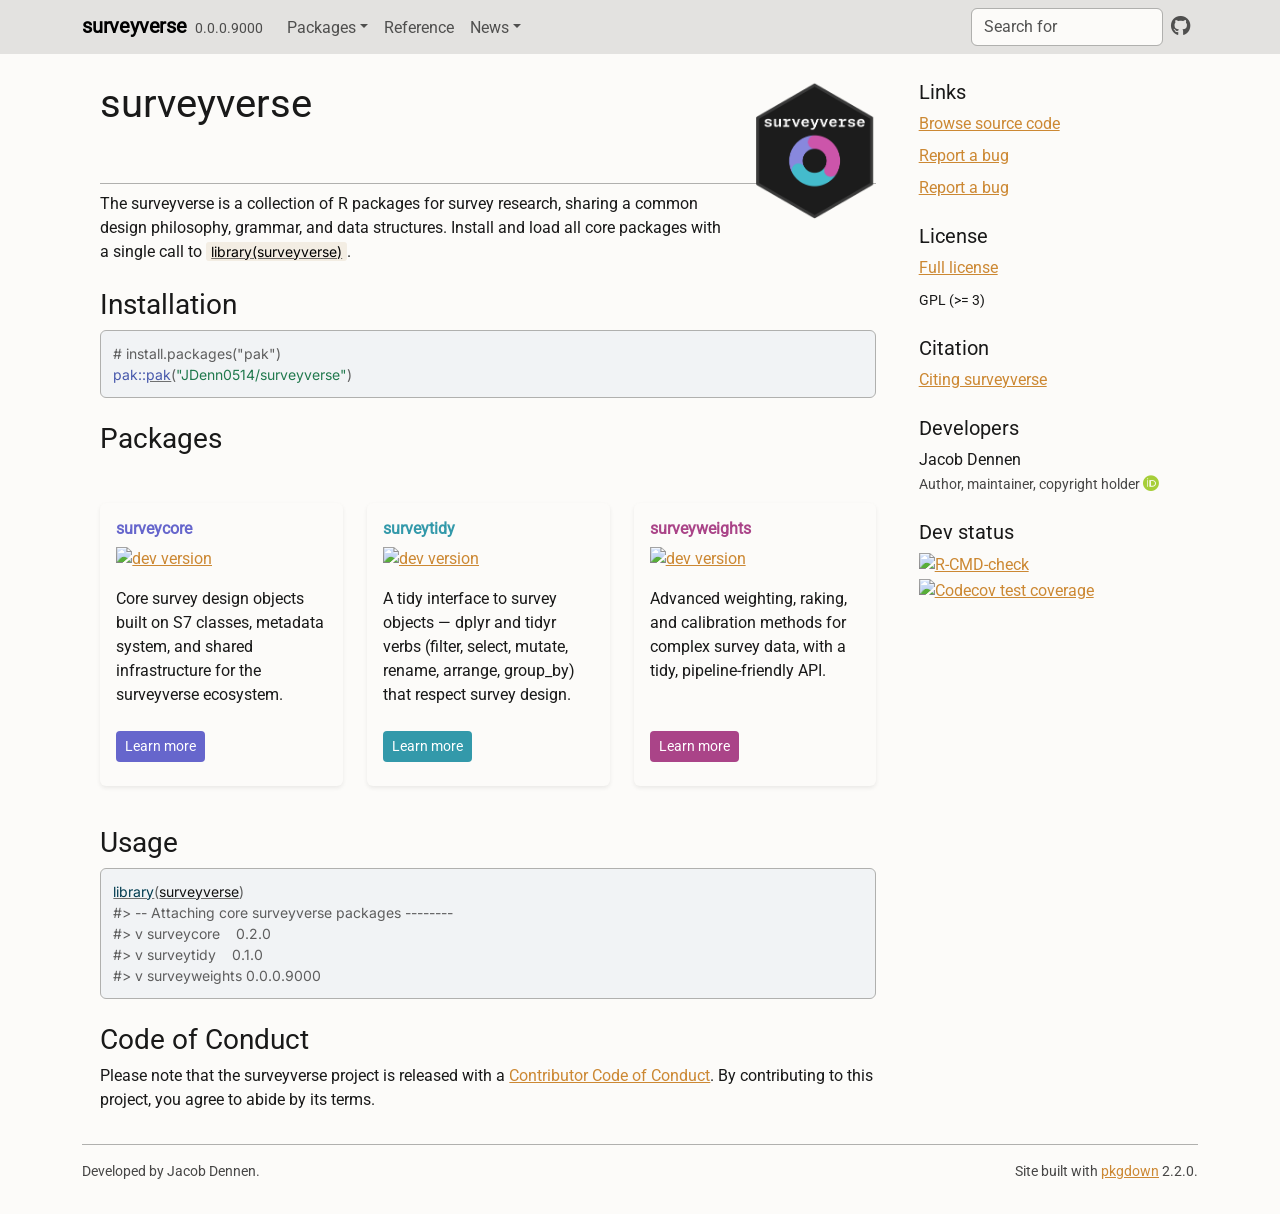
==== commit 4e876dda: "Deploying to gh-pages from @ JDenn0514/surveyverse@fbac55ae8b28fc0e769e50ada3b99afad5fa60e2 🚀" ====
--- a/index.html
+++ b/index.html
@@ -96,6 +96,9 @@
 <h5 class="card-title" style="color:#6666CC;">
 <a href="https://jdenn0514.github.io/surveycore/" style="color:#6666CC; text-decoration:none;" class="external-link">surveycore</a>
 </h5>
+<p>
+<a href="https://github.com/JDenn0514/surveycore" class="external-link"><img src="https://img.shields.io/github/r-package/v/JDenn0514/surveycore?label=dev" alt="dev version"></a>
+</p>
 <p class="card-text">
 Core survey design objects built on S7 classes, metadata system, and shared infrastructure for the surveyverse ecosystem.
 </p>
@@ -111,6 +114,9 @@
 <h5 class="card-title" style="color:#3399AA;">
 <a href="https://jdenn0514.github.io/surveytidy/" style="color:#3399AA; text-decoration:none;" class="external-link">surveytidy</a>
 </h5>
+<p>
+<a href="https://github.com/JDenn0514/surveytidy" class="external-link"><img src="https://img.shields.io/github/r-package/v/JDenn0514/surveytidy?label=dev" alt="dev version"></a>
+</p>
 <p class="card-text">
 A tidy interface to survey objects — dplyr and tidyr verbs (filter, select, mutate, rename, arrange, group_by) that respect survey design.
 </p>
@@ -126,6 +132,9 @@
 <h5 class="card-title" style="color:#AA4488;">
 <a href="https://jdenn0514.github.io/surveyweights/" style="color:#AA4488; text-decoration:none;" class="external-link">surveyweights</a>
 </h5>
+<p>
+<a href="https://github.com/JDenn0514/surveyweights" class="external-link"><img src="https://img.shields.io/github/r-package/v/JDenn0514/surveyweights?label=dev" alt="dev version"></a>
+</p>
 <p class="card-text">
 Advanced weighting, raking, and calibration methods for complex survey data, with a tidy, pipeline-friendly API.
 </p>
@@ -202,7 +211,7 @@
 </div>
 
 <div class="pkgdown-footer-right">
-  <p>Site built with <a href="https://pkgdown.r-lib.org/" class="external-link">pkgdown</a> 2.1.3.</p>
+  <p>Site built with <a href="https://pkgdown.r-lib.org/" class="external-link">pkgdown</a> 2.2.0.</p>
 </div>
 
     </footer>
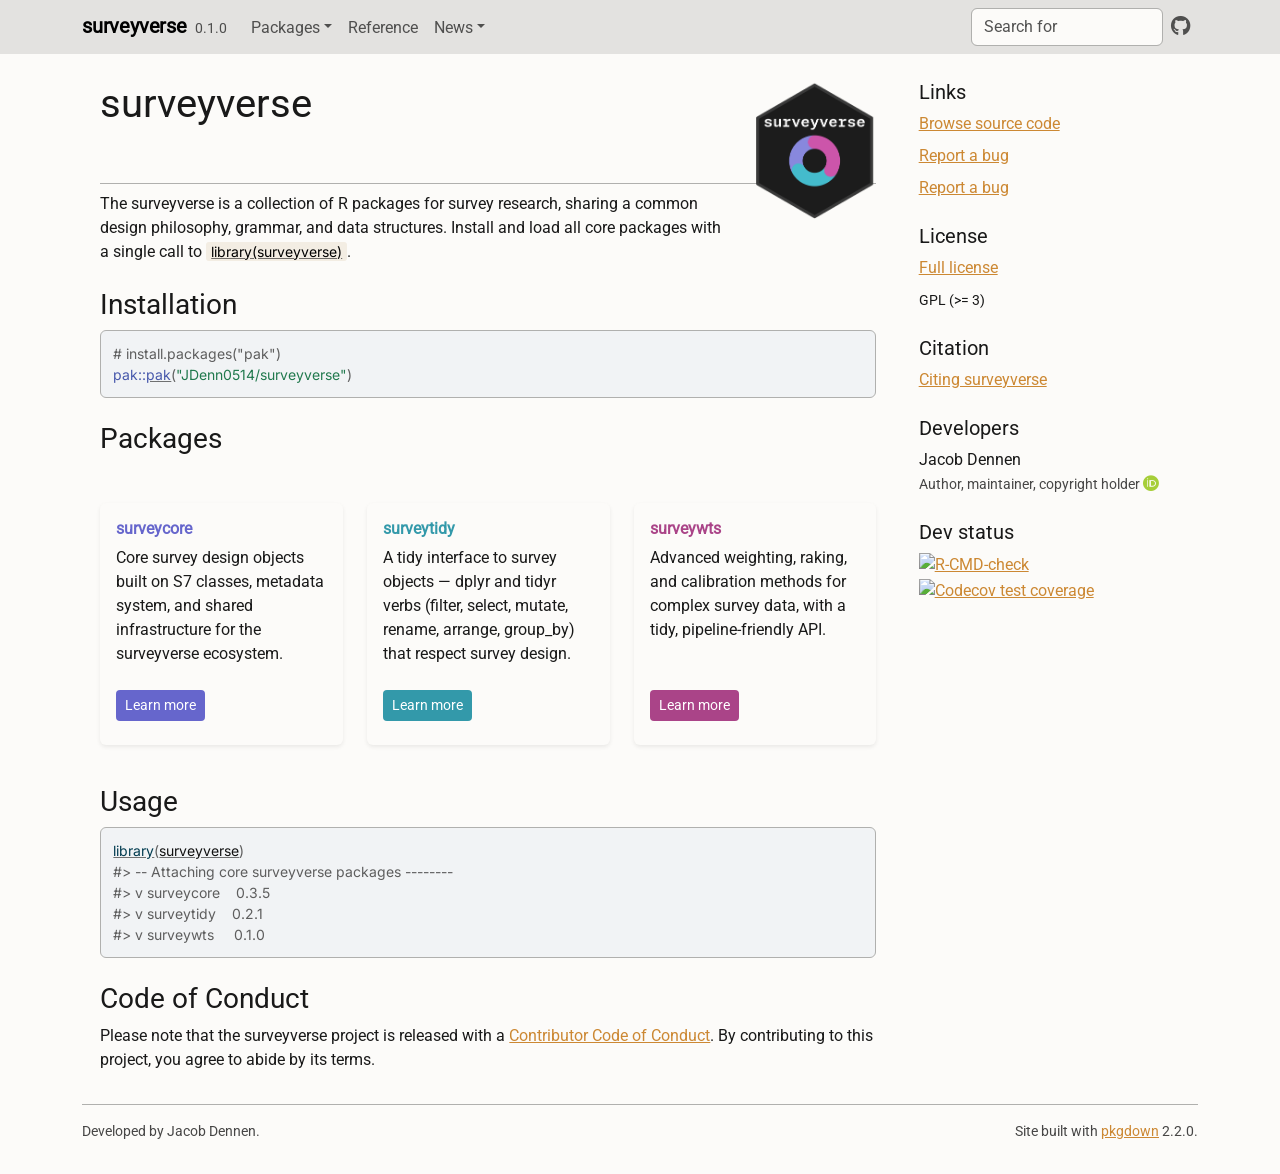
==== commit 8c94cdcb: "Deploying to gh-pages from @ JDenn0514/surveyverse@cfee82950f545213a9847945a3b0d279f3f15151 🚀" ====
--- a/index.html
+++ b/index.html
@@ -31,7 +31,7 @@
 
     <a class="navbar-brand me-2" href="index.html">surveyverse</a>
 
-    <small class="nav-text text-muted me-auto" data-bs-toggle="tooltip" data-bs-placement="bottom" title="">0.0.0.9000</small>
+    <small class="nav-text text-muted me-auto" data-bs-toggle="tooltip" data-bs-placement="bottom" title="">0.1.0</small>
 
 
     <button class="navbar-toggler" type="button" data-bs-toggle="collapse" data-bs-target="#navbar" aria-controls="navbar" aria-expanded="false" aria-label="Toggle navigation">
@@ -96,9 +96,6 @@
 <h5 class="card-title" style="color:#6666CC;">
 <a href="https://jdenn0514.github.io/surveycore/" style="color:#6666CC; text-decoration:none;" class="external-link">surveycore</a>
 </h5>
-<p>
-<a href="https://github.com/JDenn0514/surveycore" class="external-link"><img src="https://img.shields.io/github/r-package/v/JDenn0514/surveycore?label=dev" alt="dev version"></a>
-</p>
 <p class="card-text">
 Core survey design objects built on S7 classes, metadata system, and shared infrastructure for the surveyverse ecosystem.
 </p>
@@ -114,9 +111,6 @@
 <h5 class="card-title" style="color:#3399AA;">
 <a href="https://jdenn0514.github.io/surveytidy/" style="color:#3399AA; text-decoration:none;" class="external-link">surveytidy</a>
 </h5>
-<p>
-<a href="https://github.com/JDenn0514/surveytidy" class="external-link"><img src="https://img.shields.io/github/r-package/v/JDenn0514/surveytidy?label=dev" alt="dev version"></a>
-</p>
 <p class="card-text">
 A tidy interface to survey objects — dplyr and tidyr verbs (filter, select, mutate, rename, arrange, group_by) that respect survey design.
 </p>
@@ -130,17 +124,14 @@
 <div class="card h-100 border-0 shadow-sm">
 <div class="card-body">
 <h5 class="card-title" style="color:#AA4488;">
-<a href="https://jdenn0514.github.io/surveyweights/" style="color:#AA4488; text-decoration:none;" class="external-link">surveyweights</a>
+<a href="https://jdenn0514.github.io/surveywts/" style="color:#AA4488; text-decoration:none;" class="external-link">surveywts</a>
 </h5>
-<p>
-<a href="https://github.com/JDenn0514/surveyweights" class="external-link"><img src="https://img.shields.io/github/r-package/v/JDenn0514/surveyweights?label=dev" alt="dev version"></a>
-</p>
 <p class="card-text">
 Advanced weighting, raking, and calibration methods for complex survey data, with a tidy, pipeline-friendly API.
 </p>
 </div>
 <div class="card-footer bg-transparent border-0">
-<p><a href="https://jdenn0514.github.io/surveyweights/" class="external-link btn btn-sm" style="background-color:#AA4488; color:#fff;">Learn more</a></p>
+<p><a href="https://jdenn0514.github.io/surveywts/" class="external-link btn btn-sm" style="background-color:#AA4488; color:#fff;">Learn more</a></p>
 </div>
 </div>
 </div>
@@ -152,9 +143,9 @@
 <div class="sourceCode" id="cb2"><pre class="downlit sourceCode r">
 <code class="sourceCode R"><span><span class="kw"><a href="https://rdrr.io/r/base/library.html" class="external-link">library</a></span><span class="op">(</span><span class="va"><a href="https://github.com/JDenn0514/surveyverse" class="external-link">surveyverse</a></span><span class="op">)</span></span>
 <span><span class="co">#&gt; -- Attaching core surveyverse packages --------</span></span>
-<span><span class="co">#&gt; v surveycore    0.2.0</span></span>
-<span><span class="co">#&gt; v surveytidy    0.1.0</span></span>
-<span><span class="co">#&gt; v surveyweights 0.0.0.9000</span></span></code></pre></div>
+<span><span class="co">#&gt; v surveycore    0.3.5</span></span>
+<span><span class="co">#&gt; v surveytidy    0.2.1</span></span>
+<span><span class="co">#&gt; v surveywts     0.1.0</span></span></code></pre></div>
 </div>
 <div class="section level2">
 <h2 id="code-of-conduct">Code of Conduct<a class="anchor" aria-label="anchor" href="#code-of-conduct"></a>
